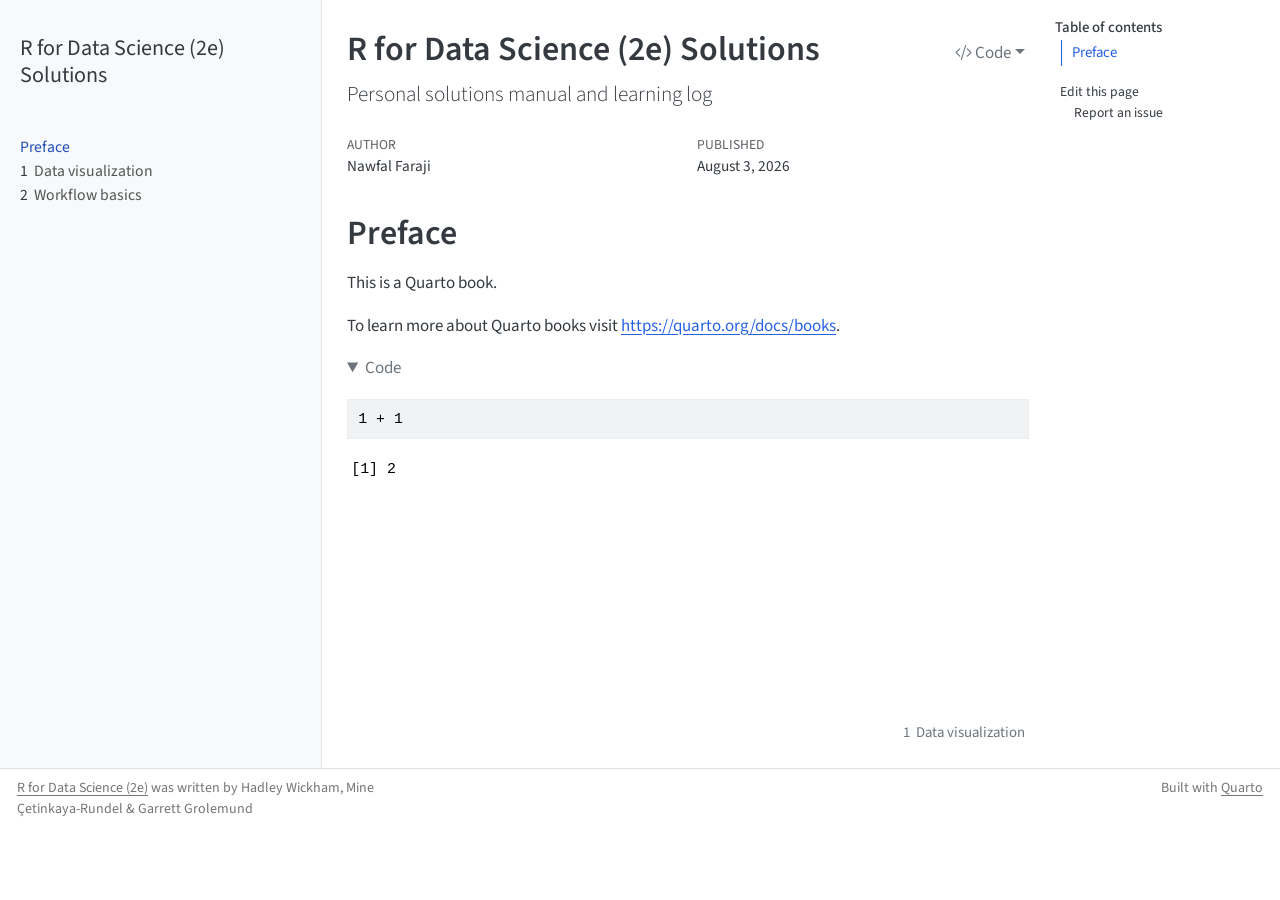
==== _book/index.html @ 3b2b3dff "Initial commit" ====
<!DOCTYPE html>
<html xmlns="http://www.w3.org/1999/xhtml" lang="en" xml:lang="en"><head>

<meta charset="utf-8">
<meta name="generator" content="quarto-1.9.38">

<meta name="viewport" content="width=device-width, initial-scale=1.0, user-scalable=yes">

<meta name="author" content="Nawfal Faraji">
<meta name="dcterms.date" content="2026-08-03">

<title>R for Data Science (2e) Solutions</title>
<style>
/* Default styles provided by pandoc.
** See https://pandoc.org/MANUAL.html#variables-for-html for config info.
*/
code{white-space: pre-wrap;}
span.smallcaps{font-variant: small-caps;}
div.columns{display: flex; gap: min(4vw, 1.5em);}
div.column{flex: auto; overflow-x: auto;}
div.hanging-indent{margin-left: 1.5em; text-indent: -1.5em;}
ul.task-list{list-style: none;}
ul.task-list li input[type="checkbox"] {
  width: 0.8em;
  margin: 0 0.8em 0.2em -1em; /* quarto-specific, see https://github.com/quarto-dev/quarto-cli/issues/4556 */ 
  vertical-align: middle;
}
/* CSS for syntax highlighting */
html { -webkit-text-size-adjust: 100%; }
pre > code.sourceCode { white-space: pre; position: relative; }
pre > code.sourceCode > span { display: inline-block; line-height: 1.25; }
pre > code.sourceCode > span:empty { height: 1.2em; }
.sourceCode { overflow: visible; }
code.sourceCode > span { color: inherit; text-decoration: inherit; }
div.sourceCode { margin: 1em 0; }
pre.sourceCode { margin: 0; }
@media screen {
div.sourceCode { overflow: auto; }
}
@media print {
pre > code.sourceCode { white-space: pre-wrap; }
pre > code.sourceCode > span { text-indent: -5em; padding-left: 5em; }
}
pre.numberSource code
  { counter-reset: source-line 0; }
pre.numberSource code > span
  { position: relative; left: -4em; counter-increment: source-line; }
pre.numberSource code > span > a:first-child::before
  { content: counter(source-line);
    position: relative; left: -1em; text-align: right; vertical-align: baseline;
    border: none; display: inline-block;
    -webkit-touch-callout: none; -webkit-user-select: none;
    -khtml-user-select: none; -moz-user-select: none;
    -ms-user-select: none; user-select: none;
    padding: 0 4px; width: 4em;
  }
pre.numberSource { margin-left: 3em;  padding-left: 4px; }
div.sourceCode
  {   }
@media screen {
pre > code.sourceCode > span > a:first-child::before { text-decoration: underline; }
}
</style>


<script src="site_libs/quarto-nav/quarto-nav.js"></script>
<script src="site_libs/quarto-nav/headroom.min.js"></script>
<script src="site_libs/clipboard/clipboard.min.js"></script>
<script src="site_libs/quarto-search/autocomplete.umd.js"></script>
<script src="site_libs/quarto-search/fuse.min.js"></script>
<script src="site_libs/quarto-search/quarto-search.js"></script>
<meta name="quarto:offset" content="./">
<link href="./data-visualisation.html" rel="next">
<script src="site_libs/quarto-html/quarto.js" type="module"></script>
<script src="site_libs/quarto-html/tabsets/tabsets.js" type="module"></script>
<script src="site_libs/quarto-html/popper.min.js"></script>
<script src="site_libs/quarto-html/tippy.umd.min.js"></script>
<script src="site_libs/quarto-html/anchor.min.js"></script>
<link href="site_libs/quarto-html/tippy.css" rel="stylesheet">
<link href="site_libs/quarto-html/quarto-syntax-highlighting-15634bcf2e68342d4ad2dfa704d543f6.css" rel="stylesheet" id="quarto-text-highlighting-styles">
<script src="site_libs/bootstrap/bootstrap.min.js"></script>
<link href="site_libs/bootstrap/bootstrap-icons.css" rel="stylesheet">
<link href="site_libs/bootstrap/bootstrap-4561dd227a33c2ed5ea3f4275512dbd8.min.css" rel="stylesheet" append-hash="true" id="quarto-bootstrap" data-mode="light">
<script id="quarto-search-options" type="application/json">{
  "location": "sidebar",
  "copy-button": false,
  "collapse-after": 3,
  "panel-placement": "start",
  "type": "textbox",
  "limit": 50,
  "keyboard-shortcut": [
    "f",
    "/",
    "s"
  ],
  "show-item-context": false,
  "language": {
    "search-no-results-text": "No results",
    "search-matching-documents-text": "matching documents",
    "search-copy-link-title": "Copy link to search",
    "search-hide-matches-text": "Hide additional matches",
    "search-more-match-text": "more match in this document",
    "search-more-matches-text": "more matches in this document",
    "search-clear-button-title": "Clear",
    "search-text-placeholder": "",
    "search-detached-cancel-button-title": "Cancel",
    "search-submit-button-title": "Submit",
    "search-label": "Search"
  }
}</script>


</head>

<body class="nav-sidebar docked quarto-light">

<div id="quarto-search-results"></div>
  <header id="quarto-header" class="headroom fixed-top">
  <nav class="quarto-secondary-nav">
    <div class="container-fluid d-flex">
      <button type="button" class="quarto-btn-toggle btn" data-bs-toggle="collapse" role="button" data-bs-target=".quarto-sidebar-collapse-item" aria-controls="quarto-sidebar" aria-expanded="false" aria-label="Toggle sidebar navigation" onclick="if (window.quartoToggleHeadroom) { window.quartoToggleHeadroom(); }">
        <i class="bi bi-layout-text-sidebar-reverse"></i>
      </button>
        <nav class="quarto-page-breadcrumbs" aria-label="breadcrumb"><ol class="breadcrumb"><li class="breadcrumb-item"><a href="./index.html">Preface</a></li></ol></nav>
        <a class="flex-grow-1" role="navigation" data-bs-toggle="collapse" data-bs-target=".quarto-sidebar-collapse-item" aria-controls="quarto-sidebar" aria-expanded="false" aria-label="Toggle sidebar navigation" onclick="if (window.quartoToggleHeadroom) { window.quartoToggleHeadroom(); }">      
        </a>
      <button type="button" class="btn quarto-search-button" aria-label="Search" onclick="window.quartoOpenSearch();">
        <i class="bi bi-search"></i>
      </button>
    </div>
  </nav>
</header>
<!-- content -->
<div id="quarto-content" class="quarto-container page-columns page-rows-contents page-layout-article">
<!-- sidebar -->
  <nav id="quarto-sidebar" class="sidebar collapse collapse-horizontal quarto-sidebar-collapse-item sidebar-navigation docked overflow-auto">
    <div class="pt-lg-2 mt-2 text-left sidebar-header">
    <div class="sidebar-title mb-0 py-0">
      <a href="./">R for Data Science (2e) Solutions</a> 
        <div class="sidebar-tools-main">
    <a href="https://github.com/felnou77/r4ds-solutions" title="Source Code" class="quarto-navigation-tool px-1" aria-label="Source Code"><i class="bi bi-github"></i></a>
</div>
    </div>
      </div>
        <div class="mt-2 flex-shrink-0 align-items-center">
        <div class="sidebar-search">
        <div id="quarto-search" class="" title="Search"></div>
        </div>
        </div>
    <div class="sidebar-menu-container"> 
    <ul class="list-unstyled mt-1">
        <li class="sidebar-item">
  <div class="sidebar-item-container"> 
  <a href="./index.html" class="sidebar-item-text sidebar-link active">
 <span class="menu-text">Preface</span></a>
  </div>
</li>
        <li class="sidebar-item">
  <div class="sidebar-item-container"> 
  <a href="./data-visualisation.html" class="sidebar-item-text sidebar-link">
 <span class="menu-text"><span class="chapter-number">1</span>&nbsp; <span class="chapter-title">Data visualization</span></span></a>
  </div>
</li>
        <li class="sidebar-item">
  <div class="sidebar-item-container"> 
  <a href="./workflow-1.html" class="sidebar-item-text sidebar-link">
 <span class="menu-text"><span class="chapter-number">2</span>&nbsp; <span class="chapter-title">Workflow basics</span></span></a>
  </div>
</li>
    </ul>
    </div>
</nav>
<div id="quarto-sidebar-glass" class="quarto-sidebar-collapse-item" data-bs-toggle="collapse" data-bs-target=".quarto-sidebar-collapse-item"></div>
<!-- margin-sidebar -->
    <div id="quarto-margin-sidebar" class="sidebar margin-sidebar">
        <nav id="TOC" role="doc-toc" class="toc-active">
    <h2 id="toc-title">Table of contents</h2>
   
  <ul>
  <li><a href="#preface" id="toc-preface" class="nav-link active" data-scroll-target="#preface">Preface</a></li>
  </ul>
<div class="toc-actions"><ul><li><a href="https://github.com/felnou77/r4ds-solutions/edit/main/index.qmd" class="toc-action"><i class="bi bi-github"></i>Edit this page</a></li><li><a href="https://github.com/felnou77/r4ds-solutions/issues/new" class="toc-action"><i class="bi empty"></i>Report an issue</a></li></ul></div></nav>
    </div>
<!-- main -->
<main class="content" id="quarto-document-content">

<header id="title-block-header" class="quarto-title-block default">
<div class="quarto-title">
<div class="quarto-title-block"><div><h1 class="title">R for Data Science (2e) Solutions</h1><button type="button" class="btn code-tools-button dropdown-toggle" id="quarto-code-tools-menu" data-bs-toggle="dropdown" aria-expanded="false"><i class="bi"></i> Code</button><ul class="dropdown-menu dropdown-menu-end" aria-labelelledby="quarto-code-tools-menu"><li><a id="quarto-show-all-code" class="dropdown-item" href="javascript:void(0)" role="button">Show All Code</a></li><li><a id="quarto-hide-all-code" class="dropdown-item" href="javascript:void(0)" role="button">Hide All Code</a></li><li><hr class="dropdown-divider"></li><li><a id="quarto-view-source" class="dropdown-item" href="javascript:void(0)" role="button">View Source</a></li></ul></div></div>
<p class="subtitle lead">Personal solutions manual and learning log</p>
</div>



<div class="quarto-title-meta">

    <div>
    <div class="quarto-title-meta-heading">Author</div>
    <div class="quarto-title-meta-contents">
             <p>Nawfal Faraji </p>
          </div>
  </div>
    
    <div>
    <div class="quarto-title-meta-heading">Published</div>
    <div class="quarto-title-meta-contents">
      <p class="date">August 3, 2026</p>
    </div>
  </div>
  
    
  </div>
  


</header>


<section id="preface" class="level1 unnumbered">
<h1 class="unnumbered">Preface</h1>
<p>This is a Quarto book.</p>
<p>To learn more about Quarto books visit <a href="https://quarto.org/docs/books" class="uri">https://quarto.org/docs/books</a>.</p>
<div class="cell">
<details open="" class="code-fold">
<summary>Code</summary>
<div class="code-copy-outer-scaffold"><div class="sourceCode cell-code" id="cb1"><pre class="sourceCode r code-with-copy"><code class="sourceCode r"><span id="cb1-1"><a href="#cb1-1" aria-hidden="true" tabindex="-1"></a><span class="dv">1</span> <span class="sc">+</span> <span class="dv">1</span></span></code></pre></div><button title="Copy to Clipboard" class="code-copy-button"><i class="bi"></i></button></div>
</details>
<div class="cell-output cell-output-stdout">
<pre><code>[1] 2</code></pre>
</div>
</div>


<!-- -->

</section>

</main> <!-- /main -->
<script id="quarto-html-after-body" type="application/javascript">
  window.document.addEventListener("DOMContentLoaded", function (event) {
    const icon = "";
    const anchorJS = new window.AnchorJS();
    anchorJS.options = {
      placement: 'right',
      icon: icon
    };
    anchorJS.add('.anchored');
    const isCodeAnnotation = (el) => {
      for (const clz of el.classList) {
        if (clz.startsWith('code-annotation-')) {                     
          return true;
        }
      }
      return false;
    }
    const onCopySuccess = function(e) {
      // button target
      const button = e.trigger;
      // don't keep focus
      button.blur();
      // flash "checked"
      button.classList.add('code-copy-button-checked');
      var currentTitle = button.getAttribute("title");
      button.setAttribute("title", "Copied!");
      let tooltip;
      if (window.bootstrap) {
        button.setAttribute("data-bs-toggle", "tooltip");
        button.setAttribute("data-bs-placement", "left");
        button.setAttribute("data-bs-title", "Copied!");
        tooltip = new bootstrap.Tooltip(button, 
          { trigger: "manual", 
            customClass: "code-copy-button-tooltip",
            offset: [0, -8]});
        tooltip.show();    
      }
      setTimeout(function() {
        if (tooltip) {
          tooltip.hide();
          button.removeAttribute("data-bs-title");
          button.removeAttribute("data-bs-toggle");
          button.removeAttribute("data-bs-placement");
        }
        button.setAttribute("title", currentTitle);
        button.classList.remove('code-copy-button-checked');
      }, 1000);
      // clear code selection
      e.clearSelection();
    }
    const getTextToCopy = function(trigger) {
      const outerScaffold = trigger.parentElement.cloneNode(true);
      const codeEl = outerScaffold.querySelector('code');
      for (const childEl of codeEl.children) {
        if (isCodeAnnotation(childEl)) {
          childEl.remove();
        }
      }
      return codeEl.innerText;
    }
    const clipboard = new window.ClipboardJS('.code-copy-button:not([data-in-quarto-modal])', {
      text: getTextToCopy
    });
    clipboard.on('success', onCopySuccess);
    if (window.document.getElementById('quarto-embedded-source-code-modal')) {
      const clipboardModal = new window.ClipboardJS('.code-copy-button[data-in-quarto-modal]', {
        text: getTextToCopy,
        container: window.document.getElementById('quarto-embedded-source-code-modal')
      });
      clipboardModal.on('success', onCopySuccess);
    }
    const viewSource = window.document.getElementById('quarto-view-source') ||
                       window.document.getElementById('quarto-code-tools-source');
    if (viewSource) {
      const sourceUrl = viewSource.getAttribute("data-quarto-source-url");
      viewSource.addEventListener("click", function(e) {
        if (sourceUrl) {
          // rstudio viewer pane
          if (/\bcapabilities=\b/.test(window.location)) {
            window.open(sourceUrl);
          } else {
            window.location.href = sourceUrl;
          }
        } else {
          const modal = new bootstrap.Modal(document.getElementById('quarto-embedded-source-code-modal'));
          modal.show();
        }
        return false;
      });
    }
    function toggleCodeHandler(show) {
      return function(e) {
        const detailsSrc = window.document.querySelectorAll(".cell > details > .sourceCode");
        for (let i=0; i<detailsSrc.length; i++) {
          const details = detailsSrc[i].parentElement;
          if (show) {
            details.open = true;
          } else {
            details.removeAttribute("open");
          }
        }
        const cellCodeDivs = window.document.querySelectorAll(".cell > .sourceCode");
        const fromCls = show ? "hidden" : "unhidden";
        const toCls = show ? "unhidden" : "hidden";
        for (let i=0; i<cellCodeDivs.length; i++) {
          const codeDiv = cellCodeDivs[i];
          if (codeDiv.classList.contains(fromCls)) {
            codeDiv.classList.remove(fromCls);
            codeDiv.classList.add(toCls);
          } 
        }
        return false;
      }
    }
    const hideAllCode = window.document.getElementById("quarto-hide-all-code");
    if (hideAllCode) {
      hideAllCode.addEventListener("click", toggleCodeHandler(false));
    }
    const showAllCode = window.document.getElementById("quarto-show-all-code");
    if (showAllCode) {
      showAllCode.addEventListener("click", toggleCodeHandler(true));
    }
      var localhostRegex = new RegExp(/^(?:http|https):\/\/localhost\:?[0-9]*\//);
      var mailtoRegex = new RegExp(/^mailto:/);
        var filterRegex = new RegExp("https:\/\/felnou77\.github\.io\/r4ds-solutions\/");
      var isInternal = (href) => {
          return filterRegex.test(href) || localhostRegex.test(href) || mailtoRegex.test(href);
      }
      // Inspect non-navigation links and adorn them if external
     var links = window.document.querySelectorAll('a[href]:not(.nav-link):not(.navbar-brand):not(.toc-action):not(.sidebar-link):not(.sidebar-item-toggle):not(.pagination-link):not(.no-external):not([aria-hidden]):not(.dropdown-item):not(.quarto-navigation-tool):not(.about-link)');
      for (var i=0; i<links.length; i++) {
        const link = links[i];
        if (!isInternal(link.href)) {
          // undo the damage that might have been done by quarto-nav.js in the case of
          // links that we want to consider external
          if (link.dataset.originalHref !== undefined) {
            link.href = link.dataset.originalHref;
          }
        }
      }
    function tippyHover(el, contentFn, onTriggerFn, onUntriggerFn) {
      const config = {
        allowHTML: true,
        maxWidth: 500,
        delay: 100,
        arrow: false,
        appendTo: function(el) {
            return el.parentElement;
        },
        interactive: true,
        interactiveBorder: 10,
        theme: 'quarto',
        placement: 'bottom-start',
      };
      if (contentFn) {
        config.content = contentFn;
      }
      if (onTriggerFn) {
        config.onTrigger = onTriggerFn;
      }
      if (onUntriggerFn) {
        config.onUntrigger = onUntriggerFn;
      }
      window.tippy(el, config); 
    }
    const noterefs = window.document.querySelectorAll('a[role="doc-noteref"]');
    for (var i=0; i<noterefs.length; i++) {
      const ref = noterefs[i];
      tippyHover(ref, function() {
        // use id or data attribute instead here
        let href = ref.getAttribute('data-footnote-href') || ref.getAttribute('href');
        try { href = new URL(href).hash; } catch {}
        const id = href.replace(/^#\/?/, "");
        const note = window.document.getElementById(id);
        if (note) {
          return note.innerHTML;
        } else {
          return "";
        }
      });
    }
    const xrefs = window.document.querySelectorAll('a.quarto-xref');
    const processXRef = (id, note) => {
      // Strip column container classes
      const stripColumnClz = (el) => {
        el.classList.remove("page-full", "page-columns");
        if (el.children) {
          for (const child of el.children) {
            stripColumnClz(child);
          }
        }
      }
      stripColumnClz(note)
      if (id === null || id.startsWith('sec-')) {
        // Special case sections, only their first couple elements
        const container = document.createElement("div");
        if (note.children && note.children.length > 2) {
          container.appendChild(note.children[0].cloneNode(true));
          for (let i = 1; i < note.children.length; i++) {
            const child = note.children[i];
            if (child.tagName === "P" && child.innerText === "") {
              continue;
            } else {
              container.appendChild(child.cloneNode(true));
              break;
            }
          }
          if (window.Quarto?.typesetMath) {
            window.Quarto.typesetMath(container);
          }
          return container.innerHTML
        } else {
          if (window.Quarto?.typesetMath) {
            window.Quarto.typesetMath(note);
          }
          return note.innerHTML;
        }
      } else {
        // Remove any anchor links if they are present
        const anchorLink = note.querySelector('a.anchorjs-link');
        if (anchorLink) {
          anchorLink.remove();
        }
        if (window.Quarto?.typesetMath) {
          window.Quarto.typesetMath(note);
        }
        if (note.classList.contains("callout")) {
          return note.outerHTML;
        } else {
          return note.innerHTML;
        }
      }
    }
    for (var i=0; i<xrefs.length; i++) {
      const xref = xrefs[i];
      tippyHover(xref, undefined, function(instance) {
        instance.disable();
        let url = xref.getAttribute('href');
        let hash = undefined; 
        if (url.startsWith('#')) {
          hash = url;
        } else {
          try { hash = new URL(url).hash; } catch {}
        }
        if (hash) {
          const id = hash.replace(/^#\/?/, "");
          const note = window.document.getElementById(id);
          if (note !== null) {
            try {
              const html = processXRef(id, note.cloneNode(true));
              instance.setContent(html);
            } finally {
              instance.enable();
              instance.show();
            }
          } else {
            // See if we can fetch this
            fetch(url.split('#')[0])
            .then(res => res.text())
            .then(html => {
              const parser = new DOMParser();
              const htmlDoc = parser.parseFromString(html, "text/html");
              const note = htmlDoc.getElementById(id);
              if (note !== null) {
                const html = processXRef(id, note);
                instance.setContent(html);
              } 
            }).finally(() => {
              instance.enable();
              instance.show();
            });
          }
        } else {
          // See if we can fetch a full url (with no hash to target)
          // This is a special case and we should probably do some content thinning / targeting
          fetch(url)
          .then(res => res.text())
          .then(html => {
            const parser = new DOMParser();
            const htmlDoc = parser.parseFromString(html, "text/html");
            const note = htmlDoc.querySelector('main.content');
            if (note !== null) {
              // This should only happen for chapter cross references
              // (since there is no id in the URL)
              // remove the first header
              if (note.children.length > 0 && note.children[0].tagName === "HEADER") {
                note.children[0].remove();
              }
              const html = processXRef(null, note);
              instance.setContent(html);
            } 
          }).finally(() => {
            instance.enable();
            instance.show();
          });
        }
      }, function(instance) {
      });
    }
        let selectedAnnoteEl;
        const selectorForAnnotation = ( cell, annotation) => {
          let cellAttr = 'data-code-cell="' + cell + '"';
          let lineAttr = 'data-code-annotation="' +  annotation + '"';
          const selector = 'span[' + cellAttr + '][' + lineAttr + ']';
          return selector;
        }
        const selectCodeLines = (annoteEl) => {
          const doc = window.document;
          const targetCell = annoteEl.getAttribute("data-target-cell");
          const targetAnnotation = annoteEl.getAttribute("data-target-annotation");
          const annoteSpan = window.document.querySelector(selectorForAnnotation(targetCell, targetAnnotation));
          const lines = annoteSpan.getAttribute("data-code-lines").split(",");
          const lineIds = lines.map((line) => {
            return targetCell + "-" + line;
          })
          let top = null;
          let height = null;
          let parent = null;
          if (lineIds.length > 0) {
              //compute the position of the single el (top and bottom and make a div)
              const el = window.document.getElementById(lineIds[0]);
              top = el.offsetTop;
              height = el.offsetHeight;
              parent = el.parentElement.parentElement;
            if (lineIds.length > 1) {
              const lastEl = window.document.getElementById(lineIds[lineIds.length - 1]);
              const bottom = lastEl.offsetTop + lastEl.offsetHeight;
              height = bottom - top;
            }
            if (top !== null && height !== null && parent !== null) {
              // cook up a div (if necessary) and position it 
              let div = window.document.getElementById("code-annotation-line-highlight");
              if (div === null) {
                div = window.document.createElement("div");
                div.setAttribute("id", "code-annotation-line-highlight");
                div.style.position = 'absolute';
                parent.appendChild(div);
              }
              div.style.top = top - 2 + "px";
              div.style.height = height + 4 + "px";
              div.style.left = 0;
              let gutterDiv = window.document.getElementById("code-annotation-line-highlight-gutter");
              if (gutterDiv === null) {
                gutterDiv = window.document.createElement("div");
                gutterDiv.setAttribute("id", "code-annotation-line-highlight-gutter");
                gutterDiv.style.position = 'absolute';
                const codeCell = window.document.getElementById(targetCell);
                const gutter = codeCell.querySelector('.code-annotation-gutter');
                gutter.appendChild(gutterDiv);
              }
              gutterDiv.style.top = top - 2 + "px";
              gutterDiv.style.height = height + 4 + "px";
            }
            selectedAnnoteEl = annoteEl;
          }
        };
        const unselectCodeLines = () => {
          const elementsIds = ["code-annotation-line-highlight", "code-annotation-line-highlight-gutter"];
          elementsIds.forEach((elId) => {
            const div = window.document.getElementById(elId);
            if (div) {
              div.remove();
            }
          });
          selectedAnnoteEl = undefined;
        };
          // Handle positioning of the toggle
      window.addEventListener(
        "resize",
        throttle(() => {
          elRect = undefined;
          if (selectedAnnoteEl) {
            selectCodeLines(selectedAnnoteEl);
          }
        }, 10)
      );
      function throttle(fn, ms) {
      let throttle = false;
      let timer;
        return (...args) => {
          if(!throttle) { // first call gets through
              fn.apply(this, args);
              throttle = true;
          } else { // all the others get throttled
              if(timer) clearTimeout(timer); // cancel #2
              timer = setTimeout(() => {
                fn.apply(this, args);
                timer = throttle = false;
              }, ms);
          }
        };
      }
        // Attach click handler to the DT
        const annoteDls = window.document.querySelectorAll('dt[data-target-cell]');
        for (const annoteDlNode of annoteDls) {
          annoteDlNode.addEventListener('click', (event) => {
            const clickedEl = event.target;
            if (clickedEl !== selectedAnnoteEl) {
              unselectCodeLines();
              const activeEl = window.document.querySelector('dt[data-target-cell].code-annotation-active');
              if (activeEl) {
                activeEl.classList.remove('code-annotation-active');
              }
              selectCodeLines(clickedEl);
              clickedEl.classList.add('code-annotation-active');
            } else {
              // Unselect the line
              unselectCodeLines();
              clickedEl.classList.remove('code-annotation-active');
            }
          });
        }
    const findCites = (el) => {
      const parentEl = el.parentElement;
      if (parentEl) {
        const cites = parentEl.dataset.cites;
        if (cites) {
          return {
            el,
            cites: cites.split(' ')
          };
        } else {
          return findCites(el.parentElement)
        }
      } else {
        return undefined;
      }
    };
    var bibliorefs = window.document.querySelectorAll('a[role="doc-biblioref"]');
    for (var i=0; i<bibliorefs.length; i++) {
      const ref = bibliorefs[i];
      const citeInfo = findCites(ref);
      if (citeInfo) {
        tippyHover(citeInfo.el, function() {
          var popup = window.document.createElement('div');
          citeInfo.cites.forEach(function(cite) {
            var citeDiv = window.document.createElement('div');
            citeDiv.classList.add('hanging-indent');
            citeDiv.classList.add('csl-entry');
            var biblioDiv = window.document.getElementById('ref-' + cite);
            if (biblioDiv) {
              citeDiv.innerHTML = biblioDiv.innerHTML;
            }
            popup.appendChild(citeDiv);
          });
          return popup.innerHTML;
        });
      }
    }
  });
  </script>
<nav class="page-navigation">
  <div class="nav-page nav-page-previous">
  </div>
  <div class="nav-page nav-page-next">
      <a href="./data-visualisation.html" class="pagination-link" aria-label="Data visualization">
        <span class="nav-page-text"><span class="chapter-number">1</span>&nbsp; <span class="chapter-title">Data visualization</span></span> <i class="bi bi-arrow-right-short"></i>
      </a>
  </div>
</nav><div class="modal fade" id="quarto-embedded-source-code-modal" tabindex="-1" aria-labelledby="quarto-embedded-source-code-modal-label" aria-hidden="true"><div class="modal-dialog modal-dialog-scrollable"><div class="modal-content"><div class="modal-header"><h5 class="modal-title" id="quarto-embedded-source-code-modal-label">Source Code</h5><button class="btn-close" data-bs-dismiss="modal"></button></div><div class="modal-body"><div class="">
<div class="code-copy-outer-scaffold"><div class="sourceCode" id="cb3" data-shortcodes="false"><pre class="sourceCode markdown code-with-copy"><code class="sourceCode markdown"><span id="cb3-1"><a href="#cb3-1" aria-hidden="true" tabindex="-1"></a><span class="fu"># Preface {.unnumbered}</span></span>
<span id="cb3-2"><a href="#cb3-2" aria-hidden="true" tabindex="-1"></a></span>
<span id="cb3-3"><a href="#cb3-3" aria-hidden="true" tabindex="-1"></a>This is a Quarto book.</span>
<span id="cb3-4"><a href="#cb3-4" aria-hidden="true" tabindex="-1"></a></span>
<span id="cb3-5"><a href="#cb3-5" aria-hidden="true" tabindex="-1"></a>To learn more about Quarto books visit <span class="ot">&lt;https://quarto.org/docs/books&gt;</span>.</span>
<span id="cb3-6"><a href="#cb3-6" aria-hidden="true" tabindex="-1"></a></span>
<span id="cb3-9"><a href="#cb3-9" aria-hidden="true" tabindex="-1"></a><span class="in">```{r}</span></span>
<span id="cb3-10"><a href="#cb3-10" aria-hidden="true" tabindex="-1"></a><span class="dv">1</span> <span class="sc">+</span> <span class="dv">1</span></span>
<span id="cb3-11"><a href="#cb3-11" aria-hidden="true" tabindex="-1"></a><span class="in">```</span></span>
</code></pre></div><button title="Copy to Clipboard" class="code-copy-button" data-in-quarto-modal=""><i class="bi"></i></button></div>
</div></div></div></div></div>
</div> <!-- /content -->
<footer class="footer">
  <div class="nav-footer">
    <div class="nav-footer-left">
<p><a href="https://r4ds.hadley.nz/">R for Data Science (2e)</a> was written by Hadley Wickham, Mine Çetinkaya-Rundel &amp; Garrett Grolemund</p>
</div>   
    <div class="nav-footer-center">
      &nbsp;
    <div class="toc-actions d-sm-block d-md-none"><ul><li><a href="https://github.com/felnou77/r4ds-solutions/edit/main/index.qmd" class="toc-action"><i class="bi bi-github"></i>Edit this page</a></li><li><a href="https://github.com/felnou77/r4ds-solutions/issues/new" class="toc-action"><i class="bi empty"></i>Report an issue</a></li></ul></div></div>
    <div class="nav-footer-right">
<p>Built with <a href="https://quarto.org/">Quarto</a></p>
</div>
  </div>
</footer>




</body></html>
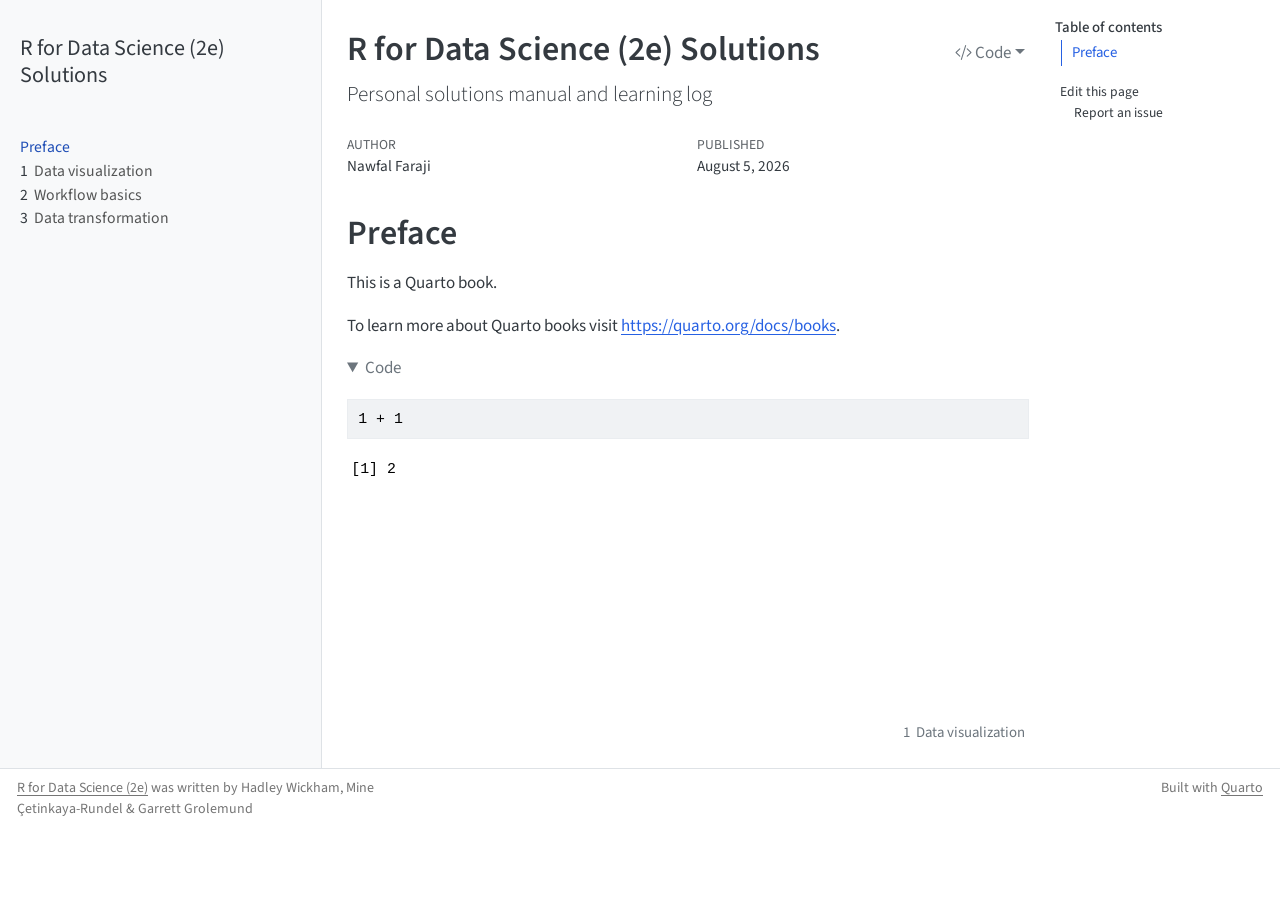
==== commit 6c8ccd02: "Made some progression solving exercices with a focus on the third chapter" ====
--- a/_book/index.html
+++ b/_book/index.html
@@ -7,7 +7,7 @@
 <meta name="viewport" content="width=device-width, initial-scale=1.0, user-scalable=yes">
 
 <meta name="author" content="Nawfal Faraji">
-<meta name="dcterms.date" content="2026-08-03">
+<meta name="dcterms.date" content="2026-08-05">
 
 <title>R for Data Science (2e) Solutions</title>
 <style>
@@ -108,6 +108,10 @@
     "search-label": "Search"
   }
 }</script>
+<link href="site_libs/pagedtable-1.1/css/pagedtable.css" rel="stylesheet">
+
+<script src="site_libs/pagedtable-1.1/js/pagedtable.js"></script>
+
 
 
 </head>
@@ -167,6 +171,12 @@
  <span class="menu-text"><span class="chapter-number">2</span>&nbsp; <span class="chapter-title">Workflow basics</span></span></a>
   </div>
 </li>
+        <li class="sidebar-item">
+  <div class="sidebar-item-container"> 
+  <a href="./data-transformation.html" class="sidebar-item-text sidebar-link">
+ <span class="menu-text"><span class="chapter-number">3</span>&nbsp; <span class="chapter-title">Data transformation</span></span></a>
+  </div>
+</li>
     </ul>
     </div>
 </nav>
@@ -204,7 +214,7 @@
     <div>
     <div class="quarto-title-meta-heading">Published</div>
     <div class="quarto-title-meta-contents">
-      <p class="date">August 3, 2026</p>
+      <p class="date">August 5, 2026</p>
     </div>
   </div>
   
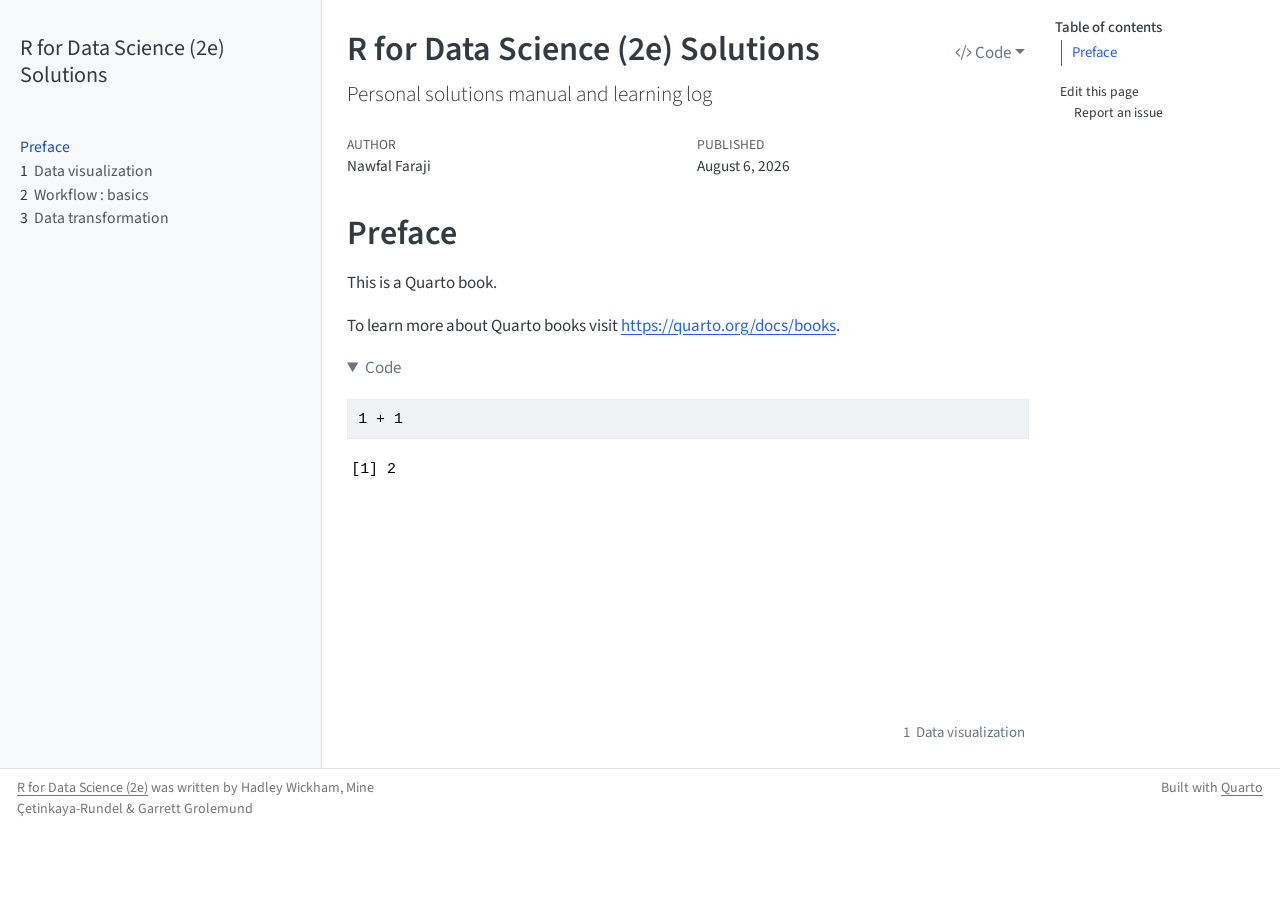
==== commit a850e7fc: "docs(ch3): complete chapter 3 - data transformation exercises" ====
--- a/_book/index.html
+++ b/_book/index.html
@@ -7,7 +7,7 @@
 <meta name="viewport" content="width=device-width, initial-scale=1.0, user-scalable=yes">
 
 <meta name="author" content="Nawfal Faraji">
-<meta name="dcterms.date" content="2026-08-05">
+<meta name="dcterms.date" content="2026-08-06">
 
 <title>R for Data Science (2e) Solutions</title>
 <style>
@@ -168,7 +168,7 @@
         <li class="sidebar-item">
   <div class="sidebar-item-container"> 
   <a href="./workflow-1.html" class="sidebar-item-text sidebar-link">
- <span class="menu-text"><span class="chapter-number">2</span>&nbsp; <span class="chapter-title">Workflow basics</span></span></a>
+ <span class="menu-text"><span class="chapter-number">2</span>&nbsp; <span class="chapter-title">Workflow : basics</span></span></a>
   </div>
 </li>
         <li class="sidebar-item">
@@ -214,7 +214,7 @@
     <div>
     <div class="quarto-title-meta-heading">Published</div>
     <div class="quarto-title-meta-contents">
-      <p class="date">August 5, 2026</p>
+      <p class="date">August 6, 2026</p>
     </div>
   </div>
   
